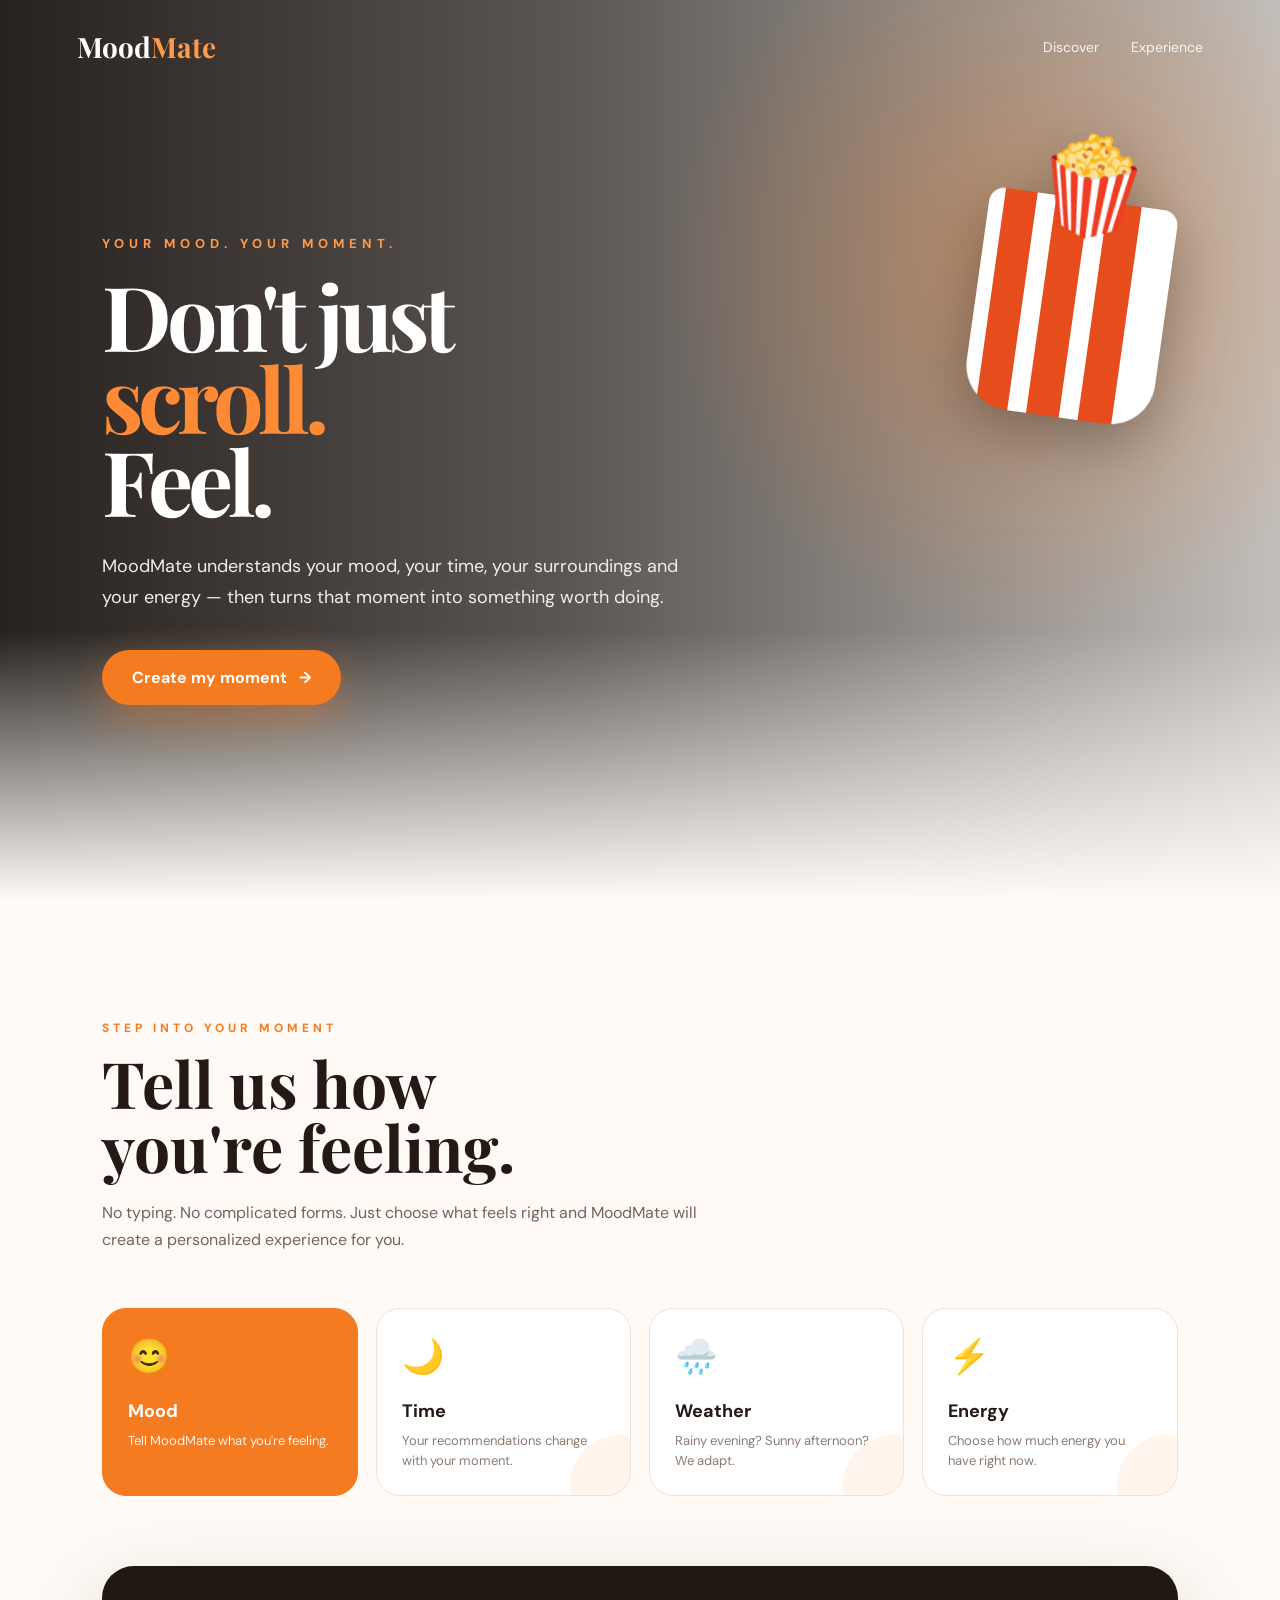
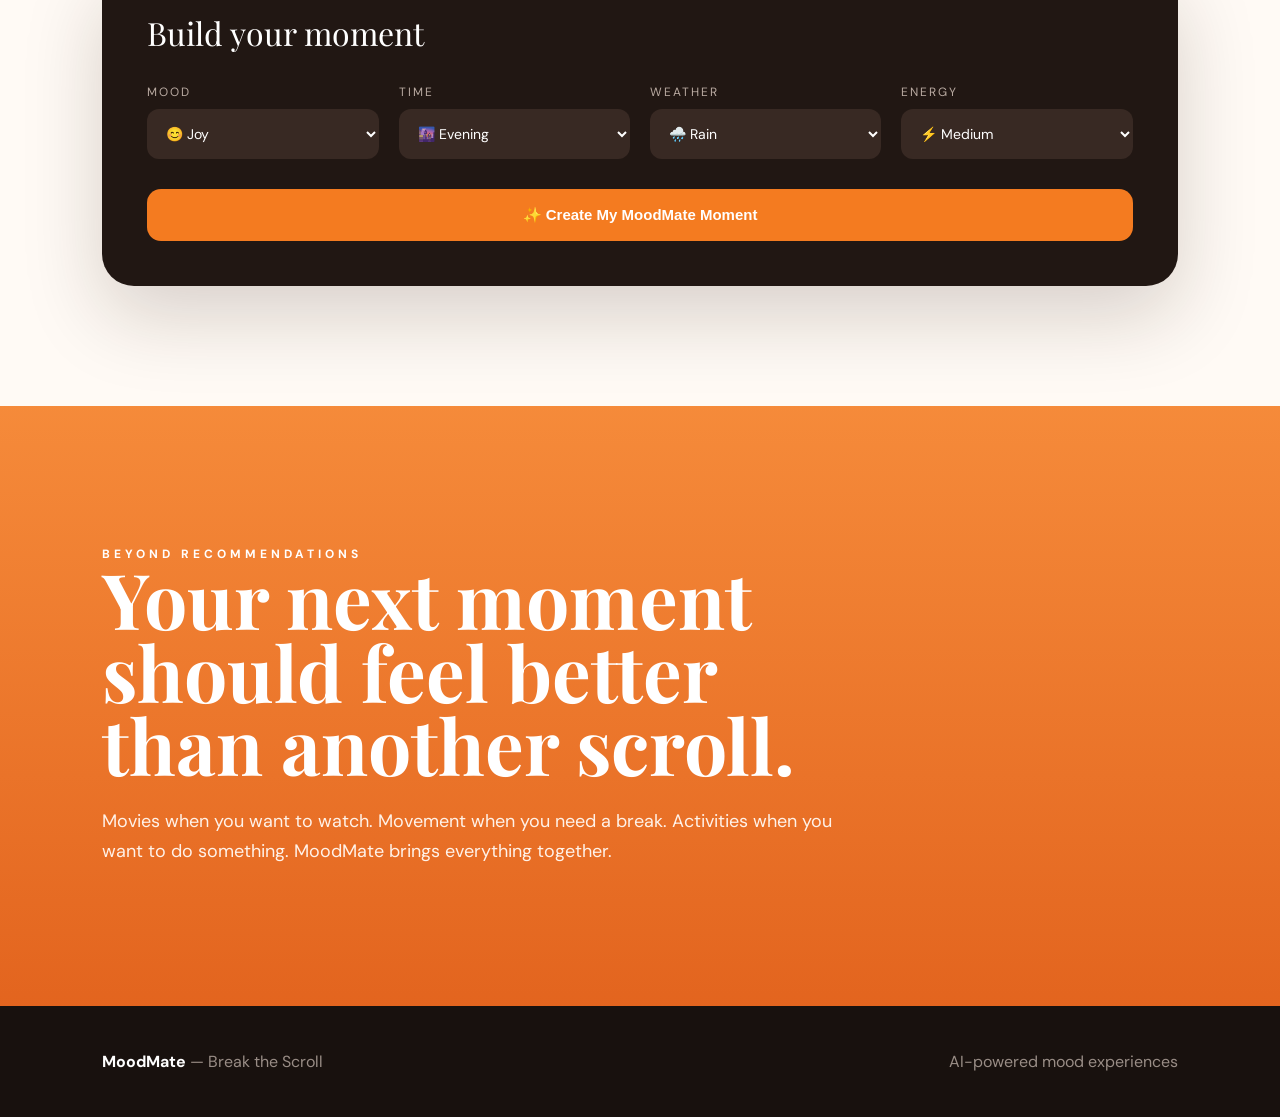
==== index.html @ fb5cf466 "Add files via upload" ====
<!DOCTYPE html>
<html lang="en">
<head>
<meta charset="UTF-8">
<meta name="viewport" content="width=device-width, initial-scale=1.0">

<title>MoodMate — Break the Scroll</title>

<link rel="preconnect" href="https://fonts.googleapis.com">
<link rel="preconnect" href="https://fonts.gstatic.com" crossorigin>
<link href="https://fonts.googleapis.com/css2?family=DM+Sans:wght@400;500;600;700&family=Playfair+Display:wght@500;600;700&display=swap" rel="stylesheet">

<style>

*{
    margin:0;
    padding:0;
    box-sizing:border-box;
}

html{
    scroll-behavior:smooth;
}

body{
    background:#fffaf5;
    color:#241914;
    font-family:"DM Sans",sans-serif;
    overflow-x:hidden;
}

/* =========================
   LOADER
========================= */

.loader{
    position:fixed;
    inset:0;
    background:#f47b20;
    z-index:9999;
    display:flex;
    align-items:center;
    justify-content:center;
    transition:opacity 1s ease, visibility 1s ease;
}

.loader.hide{
    opacity:0;
    visibility:hidden;
}

.loader-content{
    text-align:center;
    color:white;
}

.loader-logo{
    font-family:"Playfair Display",serif;
    font-size:52px;
    letter-spacing:-2px;
    animation:pulse 1.5s infinite;
}

.loader-text{
    margin-top:10px;
    font-size:13px;
    letter-spacing:4px;
    text-transform:uppercase;
}

@keyframes pulse{
    0%,100%{transform:scale(1)}
    50%{transform:scale(1.05)}
}

/* =========================
   NAVBAR
========================= */

nav{
    position:absolute;
    top:0;
    left:0;
    width:100%;
    z-index:20;

    display:flex;
    justify-content:space-between;
    align-items:center;

    padding:28px 6%;
}

.logo{
    color:white;
    font-family:"Playfair Display",serif;
    font-size:28px;
    font-weight:700;
}

.logo span{
    color:#ff9a4a;
}

.nav-links{
    display:flex;
    gap:32px;
}

.nav-links a{
    color:white;
    text-decoration:none;
    font-size:14px;
    opacity:.9;
    transition:.3s;
}

.nav-links a:hover{
    color:#ff9a4a;
}

/* =========================
   HERO
========================= */

.hero{
    min-height:100vh;
    position:relative;

    display:flex;
    align-items:center;

    overflow:hidden;

    background:
        linear-gradient(
            90deg,
            rgba(15,10,7,.90) 0%,
            rgba(15,10,7,.68) 45%,
            rgba(15,10,7,.25) 100%
        ),
        url("https://images.unsplash.com/photo-1489599849927-2ee91cede3ba?auto=format&fit=crop&w=2000&q=90");

    background-size:cover;
    background-position:center;
}

.hero::after{
    content:"";
    position:absolute;
    inset:0;

    background:
        radial-gradient(circle at 80% 30%,rgba(244,123,32,.35),transparent 30%),
        linear-gradient(to bottom,transparent 70%,#fffaf5 100%);
}

.hero-content{
    position:relative;
    z-index:5;

    max-width:760px;
    margin-left:8%;
    margin-top:40px;

    animation:heroIn 1.2s ease forwards;
}

@keyframes heroIn{
    from{
        opacity:0;
        transform:translateY(40px);
    }
    to{
        opacity:1;
        transform:translateY(0);
    }
}

.eyebrow{
    color:#ff9a4a;
    text-transform:uppercase;
    letter-spacing:5px;
    font-size:13px;
    font-weight:700;
    margin-bottom:22px;
}

.hero h1{
    color:white;
    font-family:"Playfair Display",serif;
    font-size:clamp(55px,7vw,105px);
    line-height:.92;
    letter-spacing:-5px;
}

.hero h1 span{
    color:#ff8a36;
}

.hero p{
    color:#eee;
    font-size:18px;
    line-height:1.7;
    max-width:580px;
    margin-top:30px;
}

.hero-button{
    display:inline-flex;
    align-items:center;
    gap:12px;

    margin-top:38px;
    padding:17px 30px;

    background:#f47b20;
    color:white;

    border-radius:50px;
    text-decoration:none;
    font-weight:700;

    box-shadow:0 15px 40px rgba(244,123,32,.35);

    transition:.35s;
}

.hero-button:hover{
    transform:translateY(-4px);
    background:#ff8a36;
    box-shadow:0 20px 50px rgba(244,123,32,.5);
}

/* =========================
   FLOATING OBJECTS
========================= */

.floating{
    position:absolute;
    z-index:4;
    pointer-events:none;

    filter:drop-shadow(0 20px 30px rgba(0,0,0,.3));
}

.popcorn{
    right:9%;
    top:22%;

    width:190px;
    height:220px;

    background:
        linear-gradient(90deg,#fff 8%,transparent 8%,transparent 25%,#fff 25%,#fff 35%,transparent 35%,transparent 52%,#fff 52%,#fff 62%,transparent 62%,transparent 80%,#fff 80%),
        #e64c1c;

    border-radius:15px 15px 45px 45px;

    transform:rotate(8deg);

    animation:float 5s ease-in-out infinite;
}

.popcorn::before{
    content:"🍿";
    position:absolute;
    font-size:95px;
    left:40px;
    top:-75px;
}

@keyframes float{
    0%,100%{
        transform:translateY(0) rotate(8deg);
    }
    50%{
        transform:translateY(-25px) rotate(5deg);
    }
}

/* =========================
   MOOD SECTION
========================= */

.selector-section{
    position:relative;
    padding:120px 8%;
    background:#fffaf5;
}

.section-label{
    color:#f47b20;
    text-transform:uppercase;
    letter-spacing:4px;
    font-size:12px;
    font-weight:700;
}

.section-title{
    font-family:"Playfair Display",serif;
    font-size:clamp(40px,5vw,68px);
    line-height:1;
    margin-top:15px;
}

.section-description{
    max-width:600px;
    color:#71655e;
    margin-top:20px;
    line-height:1.7;
}

/* =========================
   CARDS
========================= */

.selector-grid{
    display:grid;
    grid-template-columns:repeat(4,1fr);
    gap:18px;
    margin-top:55px;
}

.selector-card{
    background:white;
    border:1px solid #eee3db;
    border-radius:24px;
    padding:25px;

    cursor:pointer;

    transition:.35s;

    position:relative;
    overflow:hidden;
}

.selector-card::after{
    content:"";
    position:absolute;
    width:100px;
    height:100px;

    right:-40px;
    bottom:-40px;

    background:#f47b20;
    opacity:.08;

    border-radius:50%;
}

.selector-card:hover{
    transform:translateY(-8px);
    border-color:#f47b20;
    box-shadow:0 20px 50px rgba(70,40,20,.10);
}

.selector-card.active{
    background:#f47b20;
    color:white;
    border-color:#f47b20;
}

.card-icon{
    font-size:34px;
    margin-bottom:20px;
}

.card-title{
    font-weight:700;
    font-size:18px;
}

.card-description{
    font-size:13px;
    color:#8a7b72;
    margin-top:8px;
    line-height:1.5;
}

.active .card-description{
    color:#fff1e7;
}

/* =========================
   DROPDOWNS
========================= */

.controls{
    margin-top:70px;

    background:#211713;
    border-radius:32px;

    padding:45px;

    color:white;

    box-shadow:0 30px 80px rgba(40,20,10,.18);
}

.controls-title{
    font-family:"Playfair Display",serif;
    font-size:32px;
}

.controls-grid{
    display:grid;
    grid-template-columns:repeat(4,1fr);
    gap:20px;
    margin-top:30px;
}

.control label{
    display:block;
    color:#b9aaa1;
    font-size:12px;
    text-transform:uppercase;
    letter-spacing:2px;
    margin-bottom:9px;
}

select{
    width:100%;
    padding:15px;

    border:none;
    outline:none;

    border-radius:12px;

    background:#382923;
    color:white;

    font-family:inherit;
    font-size:14px;

    cursor:pointer;
}

.generate{
    margin-top:30px;

    width:100%;
    padding:17px;

    border:none;
    border-radius:14px;

    background:#f47b20;
    color:white;

    font-weight:700;
    font-size:15px;

    cursor:pointer;

    transition:.3s;
}

.generate:hover{
    background:#ff9348;
    transform:translateY(-2px);
}

/* =========================
   EXPERIENCE
========================= */

.experience{
    min-height:600px;
    padding:120px 8%;

    background:
        linear-gradient(
            rgba(244,123,32,.88),
            rgba(225,91,17,.94)
        ),
        url("https://images.unsplash.com/photo-1518609878373-06d740f60d8b?auto=format&fit=crop&w=1800&q=85");

    background-size:cover;
    background-position:center;

    color:white;

    display:flex;
    align-items:center;
}

.experience-inner{
    max-width:750px;
}

.experience h2{
    font-family:"Playfair Display",serif;
    font-size:clamp(45px,6vw,80px);
    line-height:.95;
}

.experience p{
    margin-top:25px;
    line-height:1.7;
    font-size:18px;
    color:#fff2e9;
}

/* =========================
   FOOTER
========================= */

footer{
    padding:45px 8%;
    background:#18110e;
    color:#998d86;

    display:flex;
    justify-content:space-between;
}

footer strong{
    color:white;
}

/* =========================
   RESPONSIVE
========================= */

@media(max-width:900px){

    .selector-grid{
        grid-template-columns:repeat(2,1fr);
    }

    .controls-grid{
        grid-template-columns:repeat(2,1fr);
    }

    .popcorn{
        opacity:.35;
        right:-30px;
    }
}

@media(max-width:600px){

    .nav-links{
        display:none;
    }

    .hero-content{
        margin-left:7%;
        margin-right:7%;
    }

    .hero h1{
        letter-spacing:-3px;
    }

    .selector-grid,
    .controls-grid{
        grid-template-columns:1fr;
    }

    .controls{
        padding:28px;
    }

    footer{
        flex-direction:column;
        gap:15px;
    }
}

</style>
</head>

<body>

<!-- LOADER -->

<div class="loader" id="loader">
    <div class="loader-content">
        <div class="loader-logo">MoodMate</div>
        <div class="loader-text">Break the Scroll</div>
    </div>
</div>

<!-- NAV -->

<nav>

    <div class="logo">
        Mood<span>Mate</span>
    </div>

    <div class="nav-links">
        <a href="#discover">Discover</a>
        <a href="#experience">Experience</a>
    </div>

</nav>

<!-- HERO -->

<section class="hero">

    <div class="hero-content">

        <div class="eyebrow">
            Your mood. Your moment.
        </div>

        <h1>
            Don't just<br>
            <span>scroll.</span><br>
            Feel.
        </h1>

        <p>
            MoodMate understands your mood, your time,
            your surroundings and your energy — then turns
            that moment into something worth doing.
        </p>

        <a href="#discover" class="hero-button">
            Create my moment
            <span>→</span>
        </a>

    </div>

    <div class="floating popcorn"></div>

</section>


<!-- DISCOVER -->

<section class="selector-section" id="discover">

    <div class="section-label">
        Step into your moment
    </div>

    <h2 class="section-title">
        Tell us how<br>you're feeling.
    </h2>

    <p class="section-description">
        No typing. No complicated forms.
        Just choose what feels right and MoodMate
        will create a personalized experience for you.
    </p>


    <div class="selector-grid">

        <div class="selector-card active">
            <div class="card-icon">😊</div>
            <div class="card-title">Mood</div>
            <div class="card-description">
                Tell MoodMate what you're feeling.
            </div>
        </div>

        <div class="selector-card">
            <div class="card-icon">🌙</div>
            <div class="card-title">Time</div>
            <div class="card-description">
                Your recommendations change with your moment.
            </div>
        </div>

        <div class="selector-card">
            <div class="card-icon">🌧️</div>
            <div class="card-title">Weather</div>
            <div class="card-description">
                Rainy evening? Sunny afternoon? We adapt.
            </div>
        </div>

        <div class="selector-card">
            <div class="card-icon">⚡</div>
            <div class="card-title">Energy</div>
            <div class="card-description">
                Choose how much energy you have right now.
            </div>
        </div>

    </div>


    <!-- DROPDOWNS -->

    <div class="controls">

        <div class="controls-title">
            Build your moment
        </div>

        <div class="controls-grid">

            <div class="control">

                <label>Mood</label>

                <select id="mood">

                    <option value="joy">😊 Joy</option>
                    <option value="sadness">😔 Sadness</option>
                    <option value="anger">😤 Anger</option>
                    <option value="fear">😨 Fear</option>
                    <option value="love">❤️ Love</option>
                    <option value="surprise">😮 Surprise</option>

                </select>

            </div>


            <div class="control">

                <label>Time</label>

                <select id="time">

                    <option value="morning">🌅 Morning</option>
                    <option value="afternoon">☀️ Afternoon</option>
                    <option value="evening" selected>🌆 Evening</option>
                    <option value="night">🌙 Night</option>

                </select>

            </div>


            <div class="control">

                <label>Weather</label>

                <select id="weather">

                    <option value="sunny">☀️ Sunny</option>
                    <option value="cloudy">☁️ Cloudy</option>
                    <option value="rain" selected>🌧️ Rain</option>
                    <option value="snow">❄️ Snow</option>

                </select>

            </div>


            <div class="control">

                <label>Energy</label>

                <select id="energy">

                    <option value="low">🔋 Low</option>
                    <option value="medium" selected>⚡ Medium</option>
                    <option value="high">🔥 High</option>

                </select>

            </div>

        </div>


        <button class="generate" onclick="createMoment()">
            ✨ Create My MoodMate Moment
        </button>

    </div>

</section>


<!-- EXPERIENCE -->

<section class="experience" id="experience">

    <div class="experience-inner">

        <div class="section-label" style="color:white">
            Beyond recommendations
        </div>

        <h2>
            Your next moment
            should feel better
            than another scroll.
        </h2>

        <p>
            Movies when you want to watch.
            Movement when you need a break.
            Activities when you want to do something.
            MoodMate brings everything together.
        </p>

    </div>

</section>


<!-- FOOTER -->

<footer>

    <div>
        <strong>MoodMate</strong> — Break the Scroll
    </div>

    <div>
        AI-powered mood experiences
    </div>

</footer>


<script>

/* LOADER */

window.addEventListener("load", () => {

    setTimeout(() => {

        document
            .getElementById("loader")
            .classList.add("hide");

    },1200);

});


/* CARD INTERACTION */

document
.querySelectorAll(".selector-card")
.forEach(card => {

    card.addEventListener("click", () => {

        document
        .querySelectorAll(".selector-card")
        .forEach(c => c.classList.remove("active"));

        card.classList.add("active");

    });

});


/* CREATE MOMENT */

async function createMoment(){

    const mood =
        document.getElementById("mood").value;

    const time =
        document.getElementById("time").value;

    const weather =
        document.getElementById("weather").value;

    const energy =
        document.getElementById("energy").value;


    const button =
        document.querySelector(".generate");

    button.innerHTML = "✨ Creating your moment...";

    button.disabled = true;


    /*
       BACKEND CONNECTION

       When deployed on Render, change this to:

       const API_URL =
       "https://YOUR-BACKEND.onrender.com/api/moodmate";
    */

    const API_URL =
        "/api/moodmate";


    try{

        const response =
            await fetch(API_URL,{

                method:"POST",

                headers:{
                    "Content-Type":"application/json"
                },

                body:JSON.stringify({

                    user_id:1,
                    mood:mood,
                    hour:new Date().getHours(),
                    weather:weather,
                    energy:energy,
                    time_of_day:time

                })

            });


        const data =
            await response.json();


        console.log("MoodMate response:",data);


        /*
           TEMPORARY:
           Later this will navigate to
           the cinematic results page.
        */

        localStorage.setItem(
            "moodmate_result",
            JSON.stringify(data)
        );


        window.location.href =
            "results.html";


    }catch(error){

        console.error(error);

        alert(
            "MoodMate couldn't connect to the AI backend yet."
        );

        button.innerHTML =
            "✨ Create My MoodMate Moment";

        button.disabled = false;

    }

}

</script>

</body>
</html>
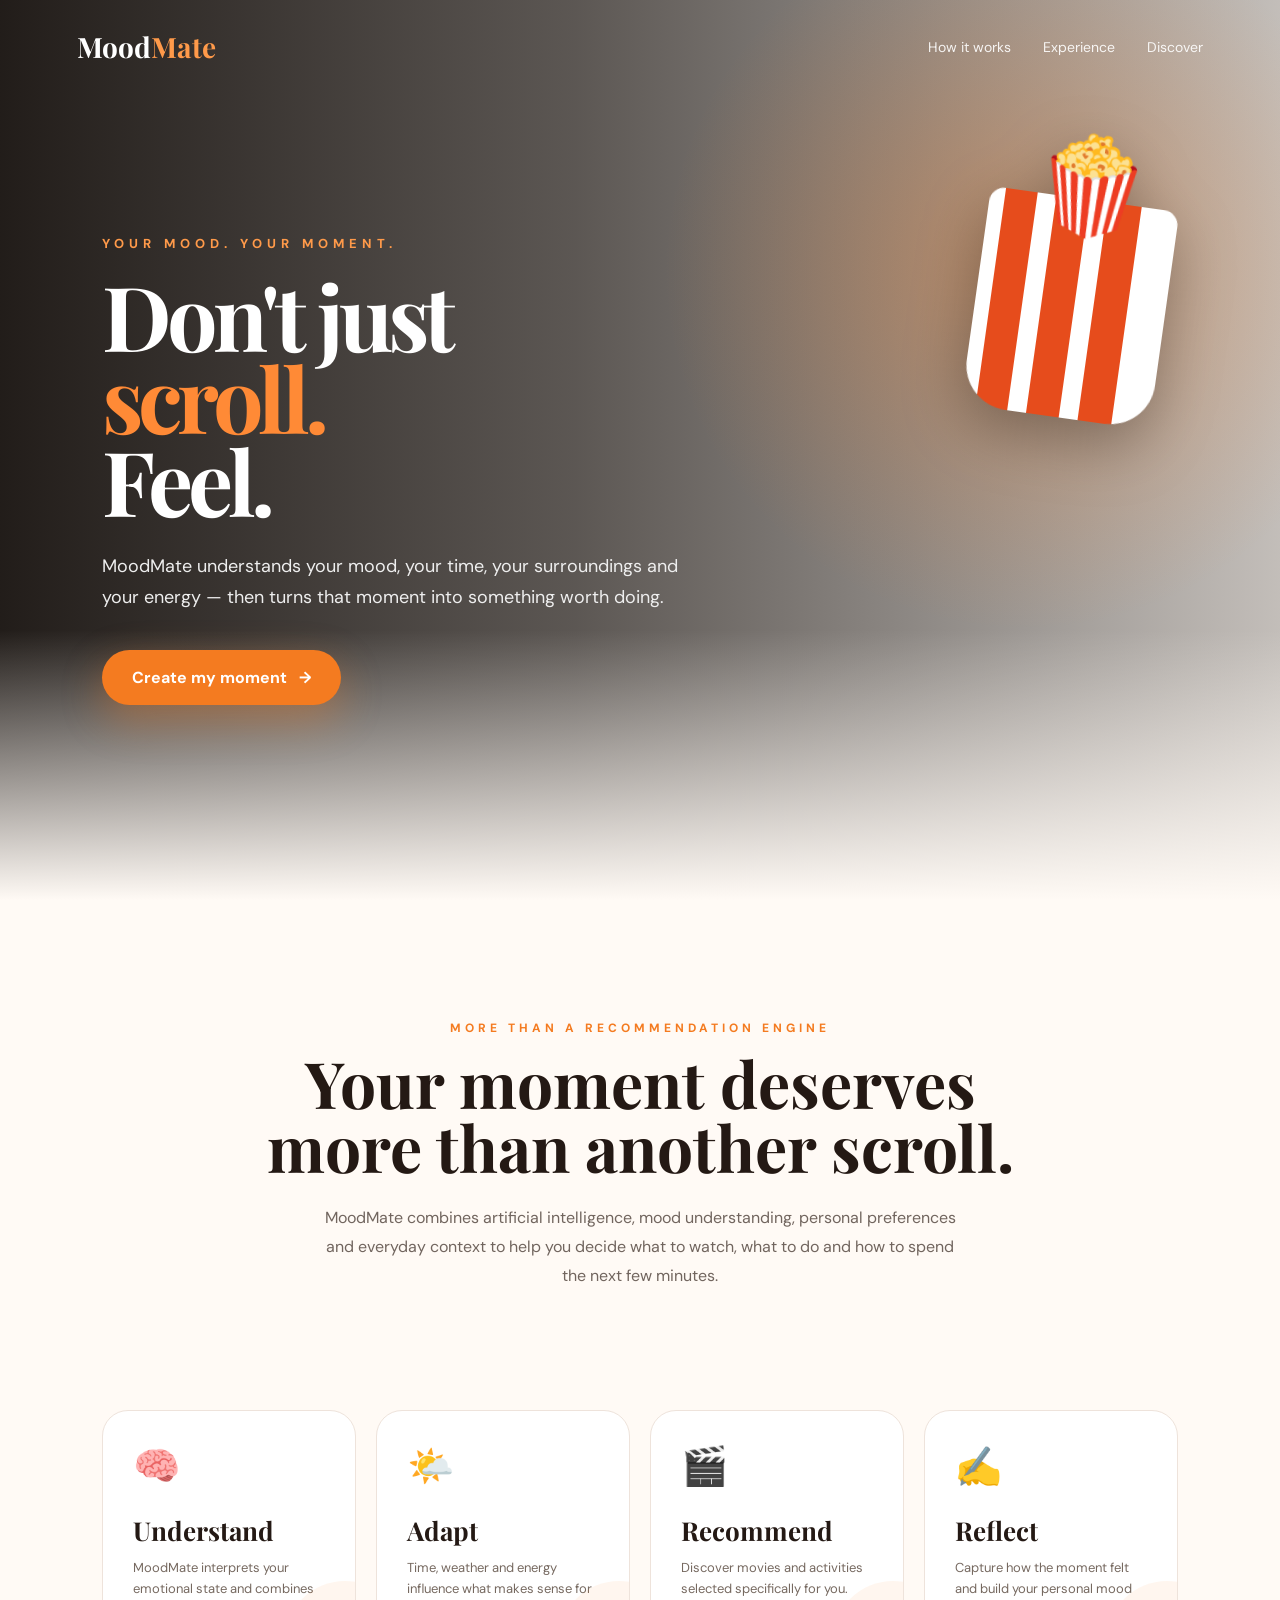
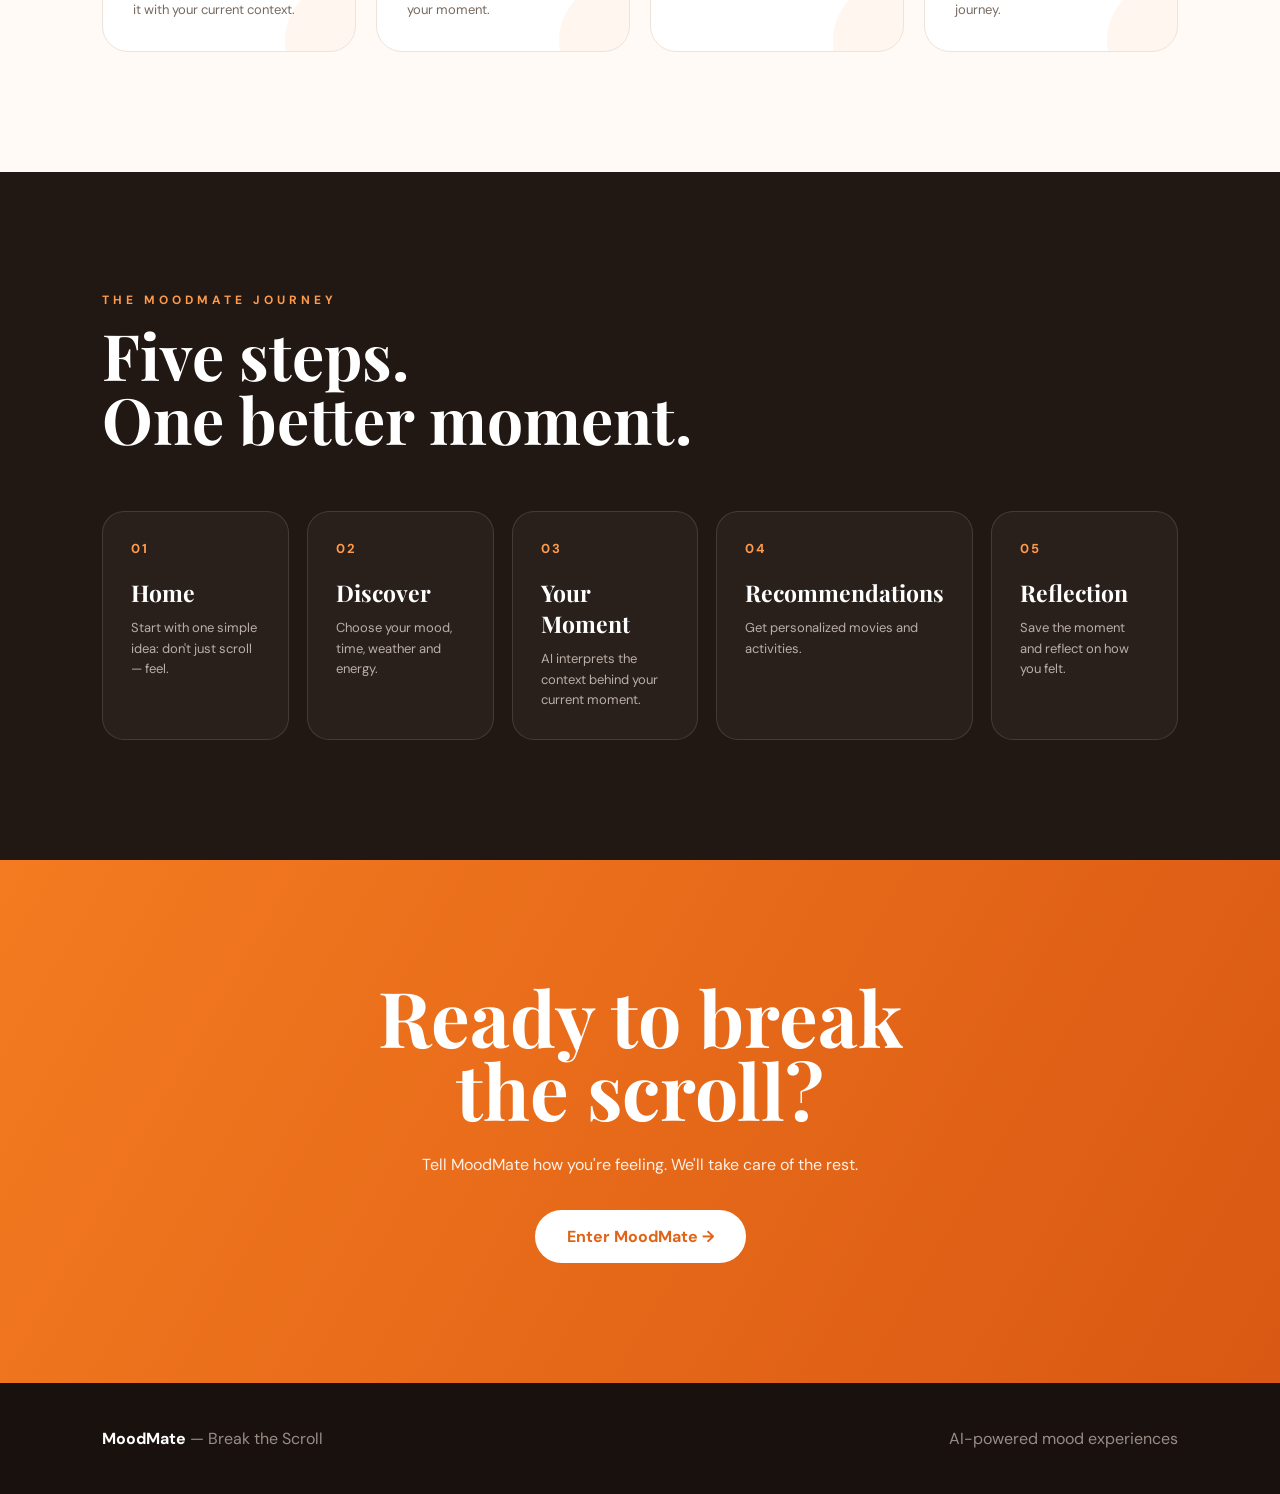
==== commit 0ed5d19f: "Update index.html" ====
--- a/index.html
+++ b/index.html
@@ -1,4 +1,3 @@
-
 <!DOCTYPE html>
 <html lang="en">
 <head>
@@ -39,10 +38,13 @@
     inset:0;
     background:#f47b20;
     z-index:9999;
+
     display:flex;
     align-items:center;
     justify-content:center;
-    transition:opacity 1s ease, visibility 1s ease;
+
+    transition:opacity 1s ease,
+               visibility 1s ease;
 }
 
 .loader.hide{
@@ -70,8 +72,15 @@
 }
 
 @keyframes pulse{
-    0%,100%{transform:scale(1)}
-    50%{transform:scale(1.05)}
+
+    0%,100%{
+        transform:scale(1);
+    }
+
+    50%{
+        transform:scale(1.05);
+    }
+
 }
 
 /* =========================
@@ -82,6 +91,7 @@
     position:absolute;
     top:0;
     left:0;
+
     width:100%;
     z-index:20;
 
@@ -94,7 +104,9 @@
 
 .logo{
     color:white;
+
     font-family:"Playfair Display",serif;
+
     font-size:28px;
     font-weight:700;
 }
@@ -111,8 +123,10 @@
 .nav-links a{
     color:white;
     text-decoration:none;
+
     font-size:14px;
     opacity:.9;
+
     transition:.3s;
 }
 
@@ -125,7 +139,9 @@
 ========================= */
 
 .hero{
+
     min-height:100vh;
+
     position:relative;
 
     display:flex;
@@ -134,12 +150,14 @@
     overflow:hidden;
 
     background:
+
         linear-gradient(
             90deg,
-            rgba(15,10,7,.90) 0%,
+            rgba(15,10,7,.92) 0%,
             rgba(15,10,7,.68) 45%,
             rgba(15,10,7,.25) 100%
         ),
+
         url("https://images.unsplash.com/photo-1489599849927-2ee91cede3ba?auto=format&fit=crop&w=2000&q=90");
 
     background-size:cover;
@@ -147,20 +165,34 @@
 }
 
 .hero::after{
+
     content:"";
+
     position:absolute;
     inset:0;
 
     background:
-        radial-gradient(circle at 80% 30%,rgba(244,123,32,.35),transparent 30%),
-        linear-gradient(to bottom,transparent 70%,#fffaf5 100%);
+
+        radial-gradient(
+            circle at 80% 30%,
+            rgba(244,123,32,.35),
+            transparent 30%
+        ),
+
+        linear-gradient(
+            to bottom,
+            transparent 70%,
+            #fffaf5 100%
+        );
 }
 
 .hero-content{
+
     position:relative;
     z-index:5;
 
     max-width:760px;
+
     margin-left:8%;
     margin-top:40px;
 
@@ -168,30 +200,44 @@
 }
 
 @keyframes heroIn{
+
     from{
         opacity:0;
         transform:translateY(40px);
     }
+
     to{
         opacity:1;
         transform:translateY(0);
     }
+
 }
 
 .eyebrow{
+
     color:#ff9a4a;
+
     text-transform:uppercase;
+
     letter-spacing:5px;
+
     font-size:13px;
+
     font-weight:700;
+
     margin-bottom:22px;
 }
 
 .hero h1{
+
     color:white;
+
     font-family:"Playfair Display",serif;
+
     font-size:clamp(55px,7vw,105px);
+
     line-height:.92;
+
     letter-spacing:-5px;
 }
 
@@ -200,52 +246,79 @@
 }
 
 .hero p{
+
     color:#eee;
+
     font-size:18px;
+
     line-height:1.7;
+
     max-width:580px;
+
     margin-top:30px;
 }
 
 .hero-button{
+
     display:inline-flex;
+
     align-items:center;
+
     gap:12px;
 
     margin-top:38px;
+
     padding:17px 30px;
 
     background:#f47b20;
+
     color:white;
 
     border-radius:50px;
+
     text-decoration:none;
+
     font-weight:700;
 
-    box-shadow:0 15px 40px rgba(244,123,32,.35);
+    box-shadow:
+        0 15px 40px
+        rgba(244,123,32,.35);
 
     transition:.35s;
 }
 
 .hero-button:hover{
+
     transform:translateY(-4px);
+
     background:#ff8a36;
-    box-shadow:0 20px 50px rgba(244,123,32,.5);
+
+    box-shadow:
+        0 20px 50px
+        rgba(244,123,32,.5);
 }
 
 /* =========================
-   FLOATING OBJECTS
+   FLOATING POPCORN
 ========================= */
 
 .floating{
+
     position:absolute;
+
     z-index:4;
+
     pointer-events:none;
 
-    filter:drop-shadow(0 20px 30px rgba(0,0,0,.3));
+    filter:
+        drop-shadow(
+            0 20px 30px
+            rgba(0,0,0,.3)
+        );
 }
 
 .popcorn{
+
     right:9%;
     top:22%;
 
@@ -253,10 +326,30 @@
     height:220px;
 
     background:
-        linear-gradient(90deg,#fff 8%,transparent 8%,transparent 25%,#fff 25%,#fff 35%,transparent 35%,transparent 52%,#fff 52%,#fff 62%,transparent 62%,transparent 80%,#fff 80%),
+
+        linear-gradient(
+            90deg,
+            #fff 8%,
+            transparent 8%,
+            transparent 25%,
+            #fff 25%,
+            #fff 35%,
+            transparent 35%,
+            transparent 52%,
+            #fff 52%,
+            #fff 62%,
+            transparent 62%,
+            transparent 80%,
+            #fff 80%
+        ),
+
         #e64c1c;
 
-    border-radius:15px 15px 45px 45px;
+    border-radius:
+        15px
+        15px
+        45px
+        45px;
 
     transform:rotate(8deg);
 
@@ -264,247 +357,378 @@
 }
 
 .popcorn::before{
+
     content:"🍿";
+
     position:absolute;
+
     font-size:95px;
+
     left:40px;
     top:-75px;
 }
 
 @keyframes float{
+
     0%,100%{
-        transform:translateY(0) rotate(8deg);
-    }
+        transform:
+            translateY(0)
+            rotate(8deg);
+    }
+
     50%{
-        transform:translateY(-25px) rotate(5deg);
-    }
+        transform:
+            translateY(-25px)
+            rotate(5deg);
+    }
+
 }
 
 /* =========================
-   MOOD SECTION
+   INTRO SECTION
 ========================= */
 
-.selector-section{
+.intro{
+
+    padding:120px 8%;
+
+    background:#fffaf5;
+
+    text-align:center;
+}
+
+.intro-label{
+
+    color:#f47b20;
+
+    text-transform:uppercase;
+
+    letter-spacing:4px;
+
+    font-size:12px;
+
+    font-weight:700;
+}
+
+.intro h2{
+
+    font-family:"Playfair Display",serif;
+
+    font-size:
+        clamp(
+            42px,
+            5vw,
+            68px
+        );
+
+    line-height:1;
+
+    margin-top:15px;
+}
+
+.intro p{
+
+    max-width:650px;
+
+    margin:
+        25px auto 0;
+
+    color:#71655e;
+
+    line-height:1.8;
+
+    font-size:16px;
+}
+
+/* =========================
+   4 FEATURE CARDS
+========================= */
+
+.features{
+
+    padding:
+        0 8%
+        120px;
+
+    background:#fffaf5;
+
+    display:grid;
+
+    grid-template-columns:
+        repeat(4,1fr);
+
+    gap:20px;
+}
+
+.feature{
+
+    background:white;
+
+    border:
+        1px solid
+        #eee3db;
+
+    border-radius:26px;
+
+    padding:30px;
+
+    min-height:220px;
+
+    transition:.35s;
+
     position:relative;
+
+    overflow:hidden;
+}
+
+.feature::after{
+
+    content:"";
+
+    position:absolute;
+
+    width:120px;
+    height:120px;
+
+    right:-50px;
+    bottom:-50px;
+
+    background:#f47b20;
+
+    opacity:.07;
+
+    border-radius:50%;
+}
+
+.feature:hover{
+
+    transform:translateY(-8px);
+
+    border-color:#f47b20;
+
+    box-shadow:
+        0 20px 50px
+        rgba(70,40,20,.10);
+}
+
+.feature-icon{
+
+    font-size:38px;
+
+    margin-bottom:22px;
+}
+
+.feature h3{
+
+    font-family:
+        "Playfair Display",
+        serif;
+
+    font-size:26px;
+}
+
+.feature p{
+
+    color:#766960;
+
+    font-size:13px;
+
+    line-height:1.6;
+
+    margin-top:10px;
+}
+
+/* =========================
+   FIVE STEP FLOW
+========================= */
+
+.flow{
+
     padding:120px 8%;
-    background:#fffaf5;
-}
-
-.section-label{
-    color:#f47b20;
+
+    background:#211713;
+
+    color:white;
+}
+
+.flow-label{
+
+    color:#ff9a4a;
+
     text-transform:uppercase;
+
     letter-spacing:4px;
+
     font-size:12px;
+
     font-weight:700;
 }
 
-.section-title{
-    font-family:"Playfair Display",serif;
-    font-size:clamp(40px,5vw,68px);
+.flow h2{
+
+    font-family:
+        "Playfair Display",
+        serif;
+
+    font-size:
+        clamp(
+            42px,
+            5vw,
+            68px
+        );
+
     line-height:1;
+
     margin-top:15px;
 }
 
-.section-description{
+.flow-grid{
+
+    margin-top:60px;
+
+    display:grid;
+
+    grid-template-columns:
+        repeat(5,1fr);
+
+    gap:18px;
+}
+
+.flow-card{
+
+    padding:28px;
+
+    border:
+        1px solid
+        rgba(255,255,255,.12);
+
+    border-radius:22px;
+
+    background:
+        rgba(255,255,255,.04);
+
+    transition:.3s;
+}
+
+.flow-card:hover{
+
+    transform:translateY(-7px);
+
+    background:
+        rgba(244,123,32,.15);
+
+    border-color:#f47b20;
+}
+
+.flow-number{
+
+    color:#ff9a4a;
+
+    font-size:13px;
+
+    font-weight:700;
+
+    letter-spacing:2px;
+}
+
+.flow-card h3{
+
+    margin-top:20px;
+
+    font-family:
+        "Playfair Display",
+        serif;
+
+    font-size:23px;
+}
+
+.flow-card p{
+
+    color:#bcaea6;
+
+    font-size:13px;
+
+    line-height:1.6;
+
+    margin-top:10px;
+}
+
+/* =========================
+   CTA
+========================= */
+
+.cta{
+
+    padding:120px 8%;
+
+    text-align:center;
+
+    background:
+
+        linear-gradient(
+            120deg,
+            #f47b20,
+            #d95813
+        );
+
+    color:white;
+}
+
+.cta h2{
+
+    font-family:
+        "Playfair Display",
+        serif;
+
+    font-size:
+        clamp(
+            45px,
+            6vw,
+            80px
+        );
+
+    line-height:.95;
+}
+
+.cta p{
+
     max-width:600px;
-    color:#71655e;
-    margin-top:20px;
+
+    margin:
+        25px auto 0;
+
     line-height:1.7;
-}
-
-/* =========================
-   CARDS
-========================= */
-
-.selector-grid{
-    display:grid;
-    grid-template-columns:repeat(4,1fr);
-    gap:18px;
-    margin-top:55px;
-}
-
-.selector-card{
+
+    color:#fff1e7;
+}
+
+.cta-button{
+
+    display:inline-block;
+
+    margin-top:32px;
+
+    padding:
+        16px 32px;
+
     background:white;
-    border:1px solid #eee3db;
-    border-radius:24px;
-    padding:25px;
-
-    cursor:pointer;
-
-    transition:.35s;
-
-    position:relative;
-    overflow:hidden;
-}
-
-.selector-card::after{
-    content:"";
-    position:absolute;
-    width:100px;
-    height:100px;
-
-    right:-40px;
-    bottom:-40px;
-
-    background:#f47b20;
-    opacity:.08;
-
-    border-radius:50%;
-}
-
-.selector-card:hover{
-    transform:translateY(-8px);
-    border-color:#f47b20;
-    box-shadow:0 20px 50px rgba(70,40,20,.10);
-}
-
-.selector-card.active{
-    background:#f47b20;
-    color:white;
-    border-color:#f47b20;
-}
-
-.card-icon{
-    font-size:34px;
-    margin-bottom:20px;
-}
-
-.card-title{
+
+    color:#df6418;
+
+    border-radius:40px;
+
+    text-decoration:none;
+
     font-weight:700;
-    font-size:18px;
-}
-
-.card-description{
-    font-size:13px;
-    color:#8a7b72;
-    margin-top:8px;
-    line-height:1.5;
-}
-
-.active .card-description{
-    color:#fff1e7;
-}
-
-/* =========================
-   DROPDOWNS
-========================= */
-
-.controls{
-    margin-top:70px;
-
-    background:#211713;
-    border-radius:32px;
-
-    padding:45px;
-
-    color:white;
-
-    box-shadow:0 30px 80px rgba(40,20,10,.18);
-}
-
-.controls-title{
-    font-family:"Playfair Display",serif;
-    font-size:32px;
-}
-
-.controls-grid{
-    display:grid;
-    grid-template-columns:repeat(4,1fr);
-    gap:20px;
-    margin-top:30px;
-}
-
-.control label{
-    display:block;
-    color:#b9aaa1;
-    font-size:12px;
-    text-transform:uppercase;
-    letter-spacing:2px;
-    margin-bottom:9px;
-}
-
-select{
-    width:100%;
-    padding:15px;
-
-    border:none;
-    outline:none;
-
-    border-radius:12px;
-
-    background:#382923;
-    color:white;
-
-    font-family:inherit;
-    font-size:14px;
-
-    cursor:pointer;
-}
-
-.generate{
-    margin-top:30px;
-
-    width:100%;
-    padding:17px;
-
-    border:none;
-    border-radius:14px;
-
-    background:#f47b20;
-    color:white;
-
-    font-weight:700;
-    font-size:15px;
-
-    cursor:pointer;
 
     transition:.3s;
 }
 
-.generate:hover{
-    background:#ff9348;
-    transform:translateY(-2px);
-}
-
-/* =========================
-   EXPERIENCE
-========================= */
-
-.experience{
-    min-height:600px;
-    padding:120px 8%;
-
-    background:
-        linear-gradient(
-            rgba(244,123,32,.88),
-            rgba(225,91,17,.94)
-        ),
-        url("https://images.unsplash.com/photo-1518609878373-06d740f60d8b?auto=format&fit=crop&w=1800&q=85");
-
-    background-size:cover;
-    background-position:center;
-
-    color:white;
-
-    display:flex;
-    align-items:center;
-}
-
-.experience-inner{
-    max-width:750px;
-}
-
-.experience h2{
-    font-family:"Playfair Display",serif;
-    font-size:clamp(45px,6vw,80px);
-    line-height:.95;
-}
-
-.experience p{
-    margin-top:25px;
-    line-height:1.7;
-    font-size:18px;
-    color:#fff2e9;
+.cta-button:hover{
+
+    transform:
+        translateY(-4px)
+        scale(1.03);
 }
 
 /* =========================
@@ -512,11 +736,16 @@
 ========================= */
 
 footer{
-    padding:45px 8%;
+
+    padding:
+        45px 8%;
+
     background:#18110e;
+
     color:#998d86;
 
     display:flex;
+
     justify-content:space-between;
 }
 
@@ -528,18 +757,24 @@
    RESPONSIVE
 ========================= */
 
-@media(max-width:900px){
-
-    .selector-grid{
-        grid-template-columns:repeat(2,1fr);
-    }
-
-    .controls-grid{
-        grid-template-columns:repeat(2,1fr);
+@media(max-width:1000px){
+
+    .features{
+
+        grid-template-columns:
+            repeat(2,1fr);
+    }
+
+    .flow-grid{
+
+        grid-template-columns:
+            repeat(2,1fr);
     }
 
     .popcorn{
+
         opacity:.35;
+
         right:-30px;
     }
 }
@@ -551,25 +786,40 @@
     }
 
     .hero-content{
+
         margin-left:7%;
         margin-right:7%;
     }
 
     .hero h1{
+
         letter-spacing:-3px;
     }
 
-    .selector-grid,
-    .controls-grid{
+    .features{
+
         grid-template-columns:1fr;
-    }
-
-    .controls{
-        padding:28px;
+
+        padding:
+            0 7%
+            80px;
+    }
+
+    .flow{
+
+        padding:
+            80px 7%;
+    }
+
+    .flow-grid{
+
+        grid-template-columns:1fr;
     }
 
     footer{
+
         flex-direction:column;
+
         gap:15px;
     }
 }
@@ -579,16 +829,30 @@
 
 <body>
 
-<!-- LOADER -->
+<!-- =========================
+     LOADER
+========================= -->
 
 <div class="loader" id="loader">
+
     <div class="loader-content">
-        <div class="loader-logo">MoodMate</div>
-        <div class="loader-text">Break the Scroll</div>
+
+        <div class="loader-logo">
+            MoodMate
+        </div>
+
+        <div class="loader-text">
+            Break the Scroll
+        </div>
+
     </div>
+
 </div>
 
-<!-- NAV -->
+
+<!-- =========================
+     NAVBAR
+========================= -->
 
 <nav>
 
@@ -597,13 +861,27 @@
     </div>
 
     <div class="nav-links">
-        <a href="#discover">Discover</a>
-        <a href="#experience">Experience</a>
+
+        <a href="#how">
+            How it works
+        </a>
+
+        <a href="#experience">
+            Experience
+        </a>
+
+        <a href="discover.html">
+            Discover
+        </a>
+
     </div>
 
 </nav>
 
-<!-- HERO -->
+
+<!-- =========================
+     HERO
+========================= -->
 
 <section class="hero">
 
@@ -614,205 +892,303 @@
         </div>
 
         <h1>
+
             Don't just<br>
+
             <span>scroll.</span><br>
+
             Feel.
+
         </h1>
 
         <p>
-            MoodMate understands your mood, your time,
-            your surroundings and your energy — then turns
-            that moment into something worth doing.
+
+            MoodMate understands your mood,
+            your time, your surroundings and
+            your energy — then turns that moment
+            into something worth doing.
+
         </p>
 
-        <a href="#discover" class="hero-button">
+        <a
+            href="discover.html"
+            class="hero-button"
+        >
+
             Create my moment
+
             <span>→</span>
+
         </a>
 
     </div>
 
+
     <div class="floating popcorn"></div>
 
 </section>
 
 
-<!-- DISCOVER -->
-
-<section class="selector-section" id="discover">
-
-    <div class="section-label">
-        Step into your moment
+<!-- =========================
+     INTRO
+========================= -->
+
+<section class="intro" id="experience">
+
+    <div class="intro-label">
+        More than a recommendation engine
     </div>
 
-    <h2 class="section-title">
-        Tell us how<br>you're feeling.
+    <h2>
+        Your moment deserves<br>
+        more than another scroll.
     </h2>
 
-    <p class="section-description">
-        No typing. No complicated forms.
-        Just choose what feels right and MoodMate
-        will create a personalized experience for you.
+    <p>
+
+        MoodMate combines artificial intelligence,
+        mood understanding, personal preferences
+        and everyday context to help you decide
+        what to watch, what to do and how to spend
+        the next few minutes.
+
     </p>
 
-
-    <div class="selector-grid">
-
-        <div class="selector-card active">
-            <div class="card-icon">😊</div>
-            <div class="card-title">Mood</div>
-            <div class="card-description">
-                Tell MoodMate what you're feeling.
+</section>
+
+
+<!-- =========================
+     FEATURES
+========================= -->
+
+<section class="features">
+
+    <div class="feature">
+
+        <div class="feature-icon">
+            🧠
+        </div>
+
+        <h3>
+            Understand
+        </h3>
+
+        <p>
+            MoodMate interprets your emotional
+            state and combines it with your
+            current context.
+        </p>
+
+    </div>
+
+
+    <div class="feature">
+
+        <div class="feature-icon">
+            🌤️
+        </div>
+
+        <h3>
+            Adapt
+        </h3>
+
+        <p>
+            Time, weather and energy influence
+            what makes sense for your moment.
+        </p>
+
+    </div>
+
+
+    <div class="feature">
+
+        <div class="feature-icon">
+            🎬
+        </div>
+
+        <h3>
+            Recommend
+        </h3>
+
+        <p>
+            Discover movies and activities
+            selected specifically for you.
+        </p>
+
+    </div>
+
+
+    <div class="feature">
+
+        <div class="feature-icon">
+            ✍️
+        </div>
+
+        <h3>
+            Reflect
+        </h3>
+
+        <p>
+            Capture how the moment felt and
+            build your personal mood journey.
+        </p>
+
+    </div>
+
+</section>
+
+
+<!-- =========================
+     HOW IT WORKS
+========================= -->
+
+<section class="flow" id="how">
+
+    <div class="flow-label">
+        The MoodMate journey
+    </div>
+
+    <h2>
+        Five steps.<br>
+        One better moment.
+    </h2>
+
+
+    <div class="flow-grid">
+
+        <div class="flow-card">
+
+            <div class="flow-number">
+                01
             </div>
+
+            <h3>
+                Home
+            </h3>
+
+            <p>
+                Start with one simple idea:
+                don't just scroll — feel.
+            </p>
+
         </div>
 
-        <div class="selector-card">
-            <div class="card-icon">🌙</div>
-            <div class="card-title">Time</div>
-            <div class="card-description">
-                Your recommendations change with your moment.
+
+        <div class="flow-card">
+
+            <div class="flow-number">
+                02
             </div>
+
+            <h3>
+                Discover
+            </h3>
+
+            <p>
+                Choose your mood, time,
+                weather and energy.
+            </p>
+
         </div>
 
-        <div class="selector-card">
-            <div class="card-icon">🌧️</div>
-            <div class="card-title">Weather</div>
-            <div class="card-description">
-                Rainy evening? Sunny afternoon? We adapt.
+
+        <div class="flow-card">
+
+            <div class="flow-number">
+                03
             </div>
+
+            <h3>
+                Your Moment
+            </h3>
+
+            <p>
+                AI interprets the context
+                behind your current moment.
+            </p>
+
         </div>
 
-        <div class="selector-card">
-            <div class="card-icon">⚡</div>
-            <div class="card-title">Energy</div>
-            <div class="card-description">
-                Choose how much energy you have right now.
+
+        <div class="flow-card">
+
+            <div class="flow-number">
+                04
             </div>
+
+            <h3>
+                Recommendations
+            </h3>
+
+            <p>
+                Get personalized movies
+                and activities.
+            </p>
+
         </div>
 
+
+        <div class="flow-card">
+
+            <div class="flow-number">
+                05
+            </div>
+
+            <h3>
+                Reflection
+            </h3>
+
+            <p>
+                Save the moment and reflect
+                on how you felt.
+            </p>
+
+        </div>
+
     </div>
 
-
-    <!-- DROPDOWNS -->
-
-    <div class="controls">
-
-        <div class="controls-title">
-            Build your moment
-        </div>
-
-        <div class="controls-grid">
-
-            <div class="control">
-
-                <label>Mood</label>
-
-                <select id="mood">
-
-                    <option value="joy">😊 Joy</option>
-                    <option value="sadness">😔 Sadness</option>
-                    <option value="anger">😤 Anger</option>
-                    <option value="fear">😨 Fear</option>
-                    <option value="love">❤️ Love</option>
-                    <option value="surprise">😮 Surprise</option>
-
-                </select>
-
-            </div>
-
-
-            <div class="control">
-
-                <label>Time</label>
-
-                <select id="time">
-
-                    <option value="morning">🌅 Morning</option>
-                    <option value="afternoon">☀️ Afternoon</option>
-                    <option value="evening" selected>🌆 Evening</option>
-                    <option value="night">🌙 Night</option>
-
-                </select>
-
-            </div>
-
-
-            <div class="control">
-
-                <label>Weather</label>
-
-                <select id="weather">
-
-                    <option value="sunny">☀️ Sunny</option>
-                    <option value="cloudy">☁️ Cloudy</option>
-                    <option value="rain" selected>🌧️ Rain</option>
-                    <option value="snow">❄️ Snow</option>
-
-                </select>
-
-            </div>
-
-
-            <div class="control">
-
-                <label>Energy</label>
-
-                <select id="energy">
-
-                    <option value="low">🔋 Low</option>
-                    <option value="medium" selected>⚡ Medium</option>
-                    <option value="high">🔥 High</option>
-
-                </select>
-
-            </div>
-
-        </div>
-
-
-        <button class="generate" onclick="createMoment()">
-            ✨ Create My MoodMate Moment
-        </button>
-
-    </div>
-
 </section>
 
 
-<!-- EXPERIENCE -->
-
-<section class="experience" id="experience">
-
-    <div class="experience-inner">
-
-        <div class="section-label" style="color:white">
-            Beyond recommendations
-        </div>
-
-        <h2>
-            Your next moment
-            should feel better
-            than another scroll.
-        </h2>
-
-        <p>
-            Movies when you want to watch.
-            Movement when you need a break.
-            Activities when you want to do something.
-            MoodMate brings everything together.
-        </p>
-
-    </div>
+<!-- =========================
+     CTA
+========================= -->
+
+<section class="cta">
+
+    <h2>
+        Ready to break<br>
+        the scroll?
+    </h2>
+
+    <p>
+
+        Tell MoodMate how you're feeling.
+        We'll take care of the rest.
+
+    </p>
+
+    <a
+        href="discover.html"
+        class="cta-button"
+    >
+
+        Enter MoodMate →
+
+    </a>
 
 </section>
 
 
-<!-- FOOTER -->
+<!-- =========================
+     FOOTER
+========================= -->
 
 <footer>
 
     <div>
-        <strong>MoodMate</strong> — Break the Scroll
+        <strong>MoodMate</strong>
+        — Break the Scroll
     </div>
 
     <div>
@@ -824,7 +1200,9 @@
 
 <script>
 
-/* LOADER */
+/* =========================
+   LOADER
+========================= */
 
 window.addEventListener("load", () => {
 
@@ -838,129 +1216,6 @@
 
 });
 
-
-/* CARD INTERACTION */
-
-document
-.querySelectorAll(".selector-card")
-.forEach(card => {
-
-    card.addEventListener("click", () => {
-
-        document
-        .querySelectorAll(".selector-card")
-        .forEach(c => c.classList.remove("active"));
-
-        card.classList.add("active");
-
-    });
-
-});
-
-
-/* CREATE MOMENT */
-
-async function createMoment(){
-
-    const mood =
-        document.getElementById("mood").value;
-
-    const time =
-        document.getElementById("time").value;
-
-    const weather =
-        document.getElementById("weather").value;
-
-    const energy =
-        document.getElementById("energy").value;
-
-
-    const button =
-        document.querySelector(".generate");
-
-    button.innerHTML = "✨ Creating your moment...";
-
-    button.disabled = true;
-
-
-    /*
-       BACKEND CONNECTION
-
-       When deployed on Render, change this to:
-
-       const API_URL =
-       "https://YOUR-BACKEND.onrender.com/api/moodmate";
-    */
-
-    const API_URL =
-        "/api/moodmate";
-
-
-    try{
-
-        const response =
-            await fetch(API_URL,{
-
-                method:"POST",
-
-                headers:{
-                    "Content-Type":"application/json"
-                },
-
-                body:JSON.stringify({
-
-                    user_id:1,
-                    mood:mood,
-                    hour:new Date().getHours(),
-                    weather:weather,
-                    energy:energy,
-                    time_of_day:time
-
-                })
-
-            });
-
-
-        const data =
-            await response.json();
-
-
-        console.log("MoodMate response:",data);
-
-
-        /*
-           TEMPORARY:
-           Later this will navigate to
-           the cinematic results page.
-        */
-
-        localStorage.setItem(
-            "moodmate_result",
-            JSON.stringify(data)
-        );
-
-
-        window.location.href =
-            "results.html";
-
-
-    }catch(error){
-
-        console.error(error);
-
-        alert(
-            "MoodMate couldn't connect to the AI backend yet."
-        );
-
-        button.innerHTML =
-            "✨ Create My MoodMate Moment";
-
-        button.disabled = false;
-
-    }
-
-}
-
 </script>
 
 </body>
